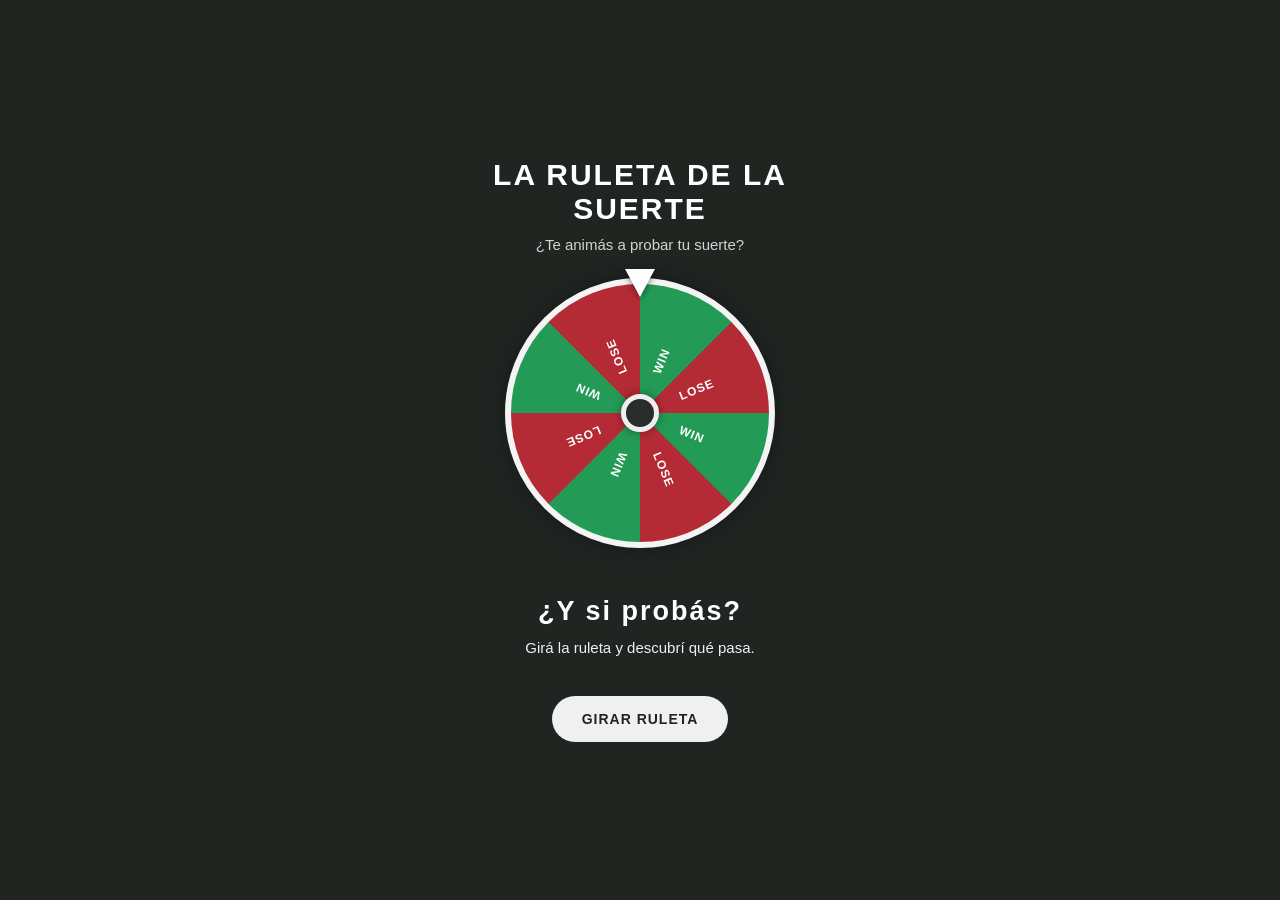
==== index.html @ fb80e8d5 "Add files via upload" ====
<!DOCTYPE html>
<html lang="es">
<head>
    <meta charset="UTF-8">
    <meta name="viewport" content="width=device-width, initial-scale=1.0">
    <title>La ruleta de la suerte</title>
    <link rel="stylesheet" href="style.css">
</head>
<body>

    <main class="contenedor">
        <h1>LA RULETA DE LA SUERTE</h1>
        <p class="subtitulo">¿Te animás a probar tu suerte?</p>

        <div class="ruleta-contenedor">
            <div class="puntero"></div>
            <div class="ruleta" id="ruleta">
                <div class="centro"></div>
            </div>
        </div>

        <section id="resultado" class="resultado">
            <h2 id="tituloResultado">¿Y si probás?</h2>
            <p id="textoResultado">
                Girá la ruleta y descubrí qué pasa.
            </p>
        </section>

        <button id="botonGirar">GIRAR RULETA</button>
    </main>

    <script src="script.js"></script>
</body>
</html>
---- style.css ----
* {
    margin: 0;
    padding: 0;
    box-sizing: border-box;
}

body {
    min-height: 100vh;
    min-height: 100dvh;
    display: flex;
    justify-content: center;
    align-items: center;
    padding: 16px;
    overflow: hidden;
    font-family: Arial, sans-serif;
    background: #202522;
    color: white;
    transition: background 0.6s ease;
}

.contenedor {
    width: 100%;
    max-width: 420px;
    text-align: center;
}

h1 {
    font-size: clamp(22px, 5vw, 30px);
    letter-spacing: 2px;
    margin-bottom: 10px;
}

.subtitulo {
    color: #d0d5d1;
    margin-bottom: 25px;
    font-size: 15px;
}

.ruleta-contenedor {
    position: relative;
    width: min(68vw, 270px);
    height: min(68vw, 270px);
    margin: 0 auto 24px;
}

.ruleta {
    position: relative;
    width: 100%;
    height: 100%;
    border-radius: 50%;
    border: 6px solid #f4f4f4;
    background: conic-gradient(
        #239b56 0deg 45deg,
        #b52b35 45deg 90deg,
        #239b56 90deg 135deg,
        #b52b35 135deg 180deg,
        #239b56 180deg 225deg,
        #b52b35 225deg 270deg,
        #239b56 270deg 315deg,
        #b52b35 315deg 360deg
    );
    box-shadow: 0 0 22px #0005;
    transition: transform 4s cubic-bezier(0.15, 0.65, 0.12, 1);
    overflow: hidden;
}

.etiqueta {
    position: absolute;
    left: 50%;
    top: 50%;
    width: 20%;
    height: 30px;
    margin-top: -15px;
    transform-origin: left center;
    display: flex;
    align-items: center;
    padding-left: 25px;
    color: white;
    font-size: 12px;
    font-weight: 900;
    letter-spacing: 1px;
}

.centro {
    position: absolute;
    z-index: 2;
    top: 50%;
    left: 50%;
    width: 38px;
    height: 38px;
    transform: translate(-50%, -50%);
    border: 5px solid #eeeeee;
    border-radius: 50%;
    background: #292d2a;
    box-shadow: 0 0 10px #0006;
}

.puntero {
    position: absolute;
    z-index: 5;
    top: -9px;
    left: 50%;
    transform: translateX(-50%);
    width: 0;
    height: 0;
    border-left: 15px solid transparent;
    border-right: 15px solid transparent;
    border-top: 28px solid white;
    filter: drop-shadow(0 2px 3px #0007);
}

.resultado {
    min-height: 112px;
    display: flex;
    flex-direction: column;
    justify-content: center;
    gap: 10px;
    padding: 8px 4px;
    margin-bottom: 12px;
}

.resultado h2 {
    font-size: 27px;
    letter-spacing: 2px;
}

.resultado p {
    font-size: 15px;
    line-height: 1.5;
    color: #f0f0f0;
}

button {
    border: none;
    border-radius: 30px;
    padding: 15px 30px;
    background: #f0f0f0;
    color: #202522;
    font-size: 14px;
    font-weight: 900;
    letter-spacing: 1px;
    cursor: pointer;
    transition: transform 0.2s, background 0.3s;
}

button:hover {
    transform: scale(1.04);
}

button:disabled {
    opacity: 0.65;
    cursor: not-allowed;
}

/* Pantalla cuando sale PERDISTE */
body.perdiste {
    background: #a51f2b;
}

body.perdiste .resultado h2 {
    color: #ffffff;
}

body.perdiste button {
    background: #ffffff;
    color: #a51f2b;
}

/* Pantalla cuando sale GANASTE */
body.ganaste {
    background: #16783d;
}

body.ganaste .resultado h2 {
    color: #ffffff;
}

body.ganaste button {
    background: #ffffff;
    color: #16783d;
}

@media (max-height: 650px) {
    .subtitulo {
        margin-bottom: 14px;
    }

    .ruleta-contenedor {
        width: min(48vh, 220px);
        height: min(48vh, 220px);
        margin-bottom: 12px;
    }

    .resultado {
        min-height: 90px;
        gap: 6px;
    }

    .resultado h2 {
        font-size: 23px;
    }

    .resultado p {
        font-size: 13px;
    }

    button {
        padding: 12px 25px;
    }
}


/* Brillo del sector seleccionado */
.etiqueta.seleccionada {
    z-index: 4;
    color: #ffffff;
    text-shadow:
        0 0 5px #ffffff,
        0 0 12px currentColor;
    filter: drop-shadow(0 0 8px currentColor);
}

.etiqueta.seleccionada::before {
    content: "";
    position: absolute;
    left: 12px;
    top: 50%;
    transform: translateY(-50%);
    width: 78px;
    height: 30px;
    border-radius: 20px;
    z-index: -1;
    pointer-events: none;
}

.etiqueta.seleccionada.win {
    color: #aaffc4;
    text-shadow: 0 0 5px #fff, 0 0 12px #20ff75;
    filter: drop-shadow(0 0 8px #20ff75);
}

.etiqueta.seleccionada.win::before {
    background: #36ff7933;
    box-shadow:
        0 0 8px #20ff75,
        0 0 18px #20ff75,
        inset 0 0 8px #baffce;
}

.etiqueta.seleccionada.lose {
    color: #ffd0d0;
    text-shadow: 0 0 5px #fff, 0 0 12px #ff243d;
    filter: drop-shadow(0 0 8px #ff243d);
}

.etiqueta.seleccionada.lose::before {
    background: #ff243d44;
    box-shadow:
        0 0 8px #ff243d,
        0 0 18px #ff243d,
        inset 0 0 8px #ffe0e0;
}
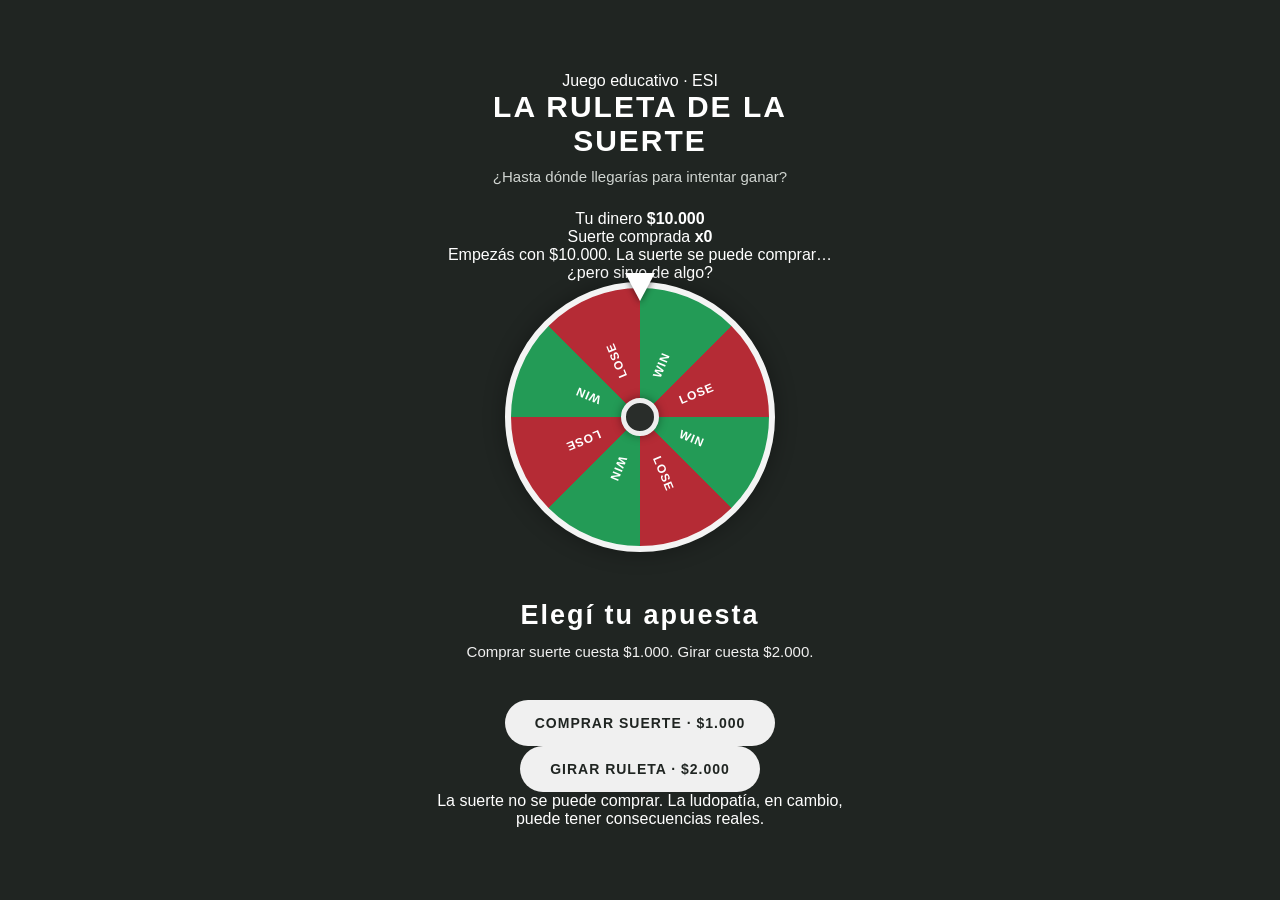
==== commit 58975807: "Enhance index.html with game features and accessibility Added educational game elements and improved" ====
--- a/index.html
+++ b/index.html
@@ -1,4 +1,3 @@
-
 <!DOCTYPE html>
 <html lang="es">
 <head>
@@ -8,27 +7,65 @@
     <link rel="stylesheet" href="style.css">
 </head>
 <body>
+    <main class="contenedor">
+        <p class="etiqueta-esi">Juego educativo · ESI</p>
+        <h1>LA RULETA DE LA SUERTE</h1>
+        <p class="subtitulo">¿Hasta dónde llegarías para intentar ganar?</p>
 
-    <main class="contenedor">
-        <h1>LA RULETA DE LA SUERTE</h1>
-        <p class="subtitulo">¿Te animás a probar tu suerte?</p>
+        <section class="panel-plata" aria-label="Estado del jugador">
+            <div>
+                <span class="dato-label">Tu dinero</span>
+                <strong id="dinero">$10.000</strong>
+            </div>
+            <div>
+                <span class="dato-label">Suerte comprada</span>
+                <strong id="suerte">x0</strong>
+            </div>
+        </section>
+
+        <p id="aviso" class="aviso" aria-live="polite">Empezás con $10.000. La suerte se puede comprar… ¿pero sirve de algo?</p>
 
         <div class="ruleta-contenedor">
             <div class="puntero"></div>
-            <div class="ruleta" id="ruleta">
+            <div class="ruleta" id="ruleta" aria-label="Ruleta de premios">
                 <div class="centro"></div>
             </div>
         </div>
 
-        <section id="resultado" class="resultado">
-            <h2 id="tituloResultado">¿Y si probás?</h2>
-            <p id="textoResultado">
-                Girá la ruleta y descubrí qué pasa.
-            </p>
+        <section id="resultado" class="resultado" aria-live="polite">
+            <h2 id="tituloResultado">Elegí tu apuesta</h2>
+            <p id="textoResultado">Comprar suerte cuesta $1.000. Girar cuesta $2.000.</p>
         </section>
 
-        <button id="botonGirar">GIRAR RULETA</button>
+        <div class="acciones">
+            <button id="botonSuerte" class="boton-secundario">COMPRAR SUERTE · $1.000</button>
+            <button id="botonGirar">GIRAR RULETA · $2.000</button>
+        </div>
+        <button id="botonReiniciar" class="boton-reiniciar" hidden>VOLVER A EMPEZAR</button>
+        <p class="pie">La suerte no se puede comprar. La ludopatía, en cambio, puede tener consecuencias reales.</p>
     </main>
+
+    <div id="overlayPremio" class="overlay-premio" hidden>
+        <div class="celebracion" aria-hidden="true">✦ ✧ ✦ ✧ ✦</div>
+        <div class="regalo" id="regalo" role="button" tabindex="0" aria-label="Tocá el regalo para abrirlo">
+            <div class="tapa"></div>
+            <div class="caja"></div>
+            <div class="cinta-vertical"></div>
+            <div class="cinta-horizontal"></div>
+            <div class="lazo lazo-izq"></div>
+            <div class="lazo lazo-der"></div>
+        </div>
+        <h2 id="textoRegalo">¡PREMIO MAYOR!</h2>
+        <p id="instruccionRegalo">Tocá el regalo para abrirlo.</p>
+        <div id="carta" class="carta" aria-hidden="true">
+            <div class="papel">
+                <p class="sello">UNA REFLEXIÓN</p>
+                <p class="moraleja">A veces esperamos el premio mayor sin mirar cuánto estamos perdiendo en el camino. La suerte no se puede controlar ni comprar, pero la necesidad de seguir jugando puede volverse real. <strong>Tu bienestar vale más que cualquier premio.</strong></p>
+                <p class="firma">No hace falta apostar para demostrar nada. Pedir ayuda también es una decisión valiente.</p>
+                <button id="cerrarCarta">CERRAR</button>
+            </div>
+        </div>
+    </div>
 
     <script src="script.js"></script>
 </body>
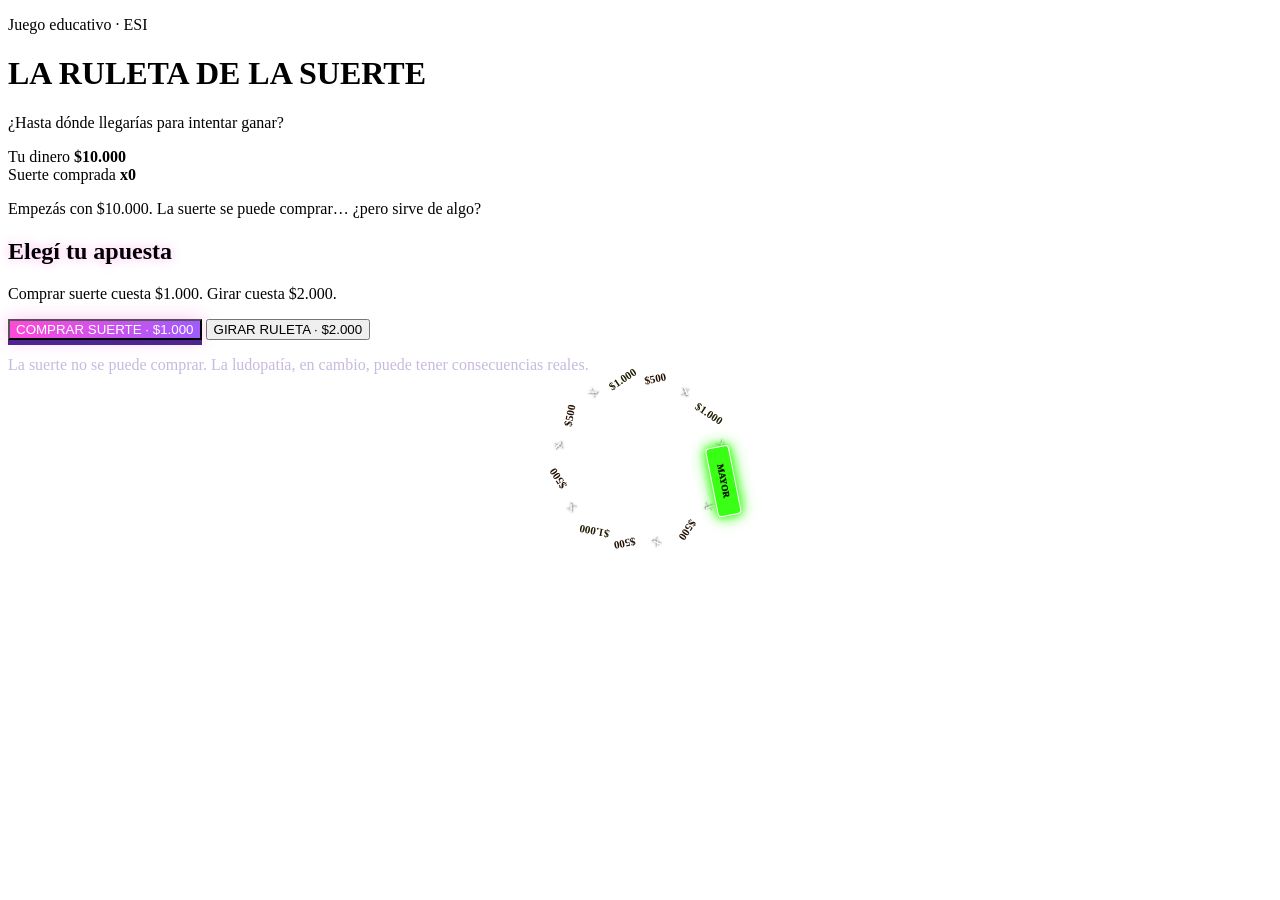
==== commit 53e66db3: "Fix HTML encoding issues in index.html" ====
--- a/index.html
+++ b/index.html
@@ -70,3 +70,4 @@
     <script src="script.js"></script>
 </body>
 </html>
+
--- a/style.css
+++ b/style.css
@@ -1,263 +1,105 @@
-
-* {
-    margin: 0;
-    padding: 0;
-    box-sizing: border-box;
+    border: 5px solid #00e5ff;
+    background: radial-gradient(circle, #33205f, #0d1024);
+    box-shadow: 0 0 0 4px #ffea00, 0 0 20px #00e5ff;
 }
-
-body {
-    min-height: 100vh;
-    min-height: 100dvh;
-    display: flex;
-    justify-content: center;
-    align-items: center;
-    padding: 16px;
-    overflow: hidden;
-    font-family: Arial, sans-serif;
-    background: #202522;
-    color: white;
-    transition: background 0.6s ease;
+button {
+    color: #151026;
+    background: linear-gradient(100deg, #fff000, #ff9d00);
+    box-shadow: 0 5px 0 #9a4b00, 0 0 18px #ffb00055;
 }
-
-.contenedor {
-    width: 100%;
-    max-width: 420px;
-    text-align: center;
+button:hover:not(:disabled) { transform: translateY(-2px) scale(1.025); filter: brightness(1.12); }
+button:active:not(:disabled) { transform: translateY(2px); box-shadow: 0 2px 0 #9a4b00; }
+.boton-secundario { background: linear-gradient(100deg, #ff4ad8, #9f5bff); color: #fff; box-shadow: 0 5px 0 #4c258e, 0 0 18px #ff4ad855; }
+.boton-reiniciar { background: linear-gradient(100deg, #00e5ff, #68ff9a); }
+.resultado h2 { text-shadow: 0 0 12px #ff00d455; }
+.pie { color: #c7badf; }
+body.celebrando { background: radial-gradient(circle, #6b1b91, #140c2b 75%); }
+.regalo { animation: regaloFlota 1.3s ease-in-out infinite alternate; }
+.regalo.rebote { animation: rebote .55s ease; }
+@keyframes tituloLatido { from { transform: scale(1); } to { transform: scale(1.025); } }
+@keyframes regaloFlota { from { translate: 0 0; } to { translate: 0 -8px; } }
+@media (max-height: 760px) {
+    .ruleta-contenedor { width: min(55vh, 285px); height: min(55vh, 285px); }
 }
-
-h1 {
-    font-size: clamp(22px, 5vw, 30px);
-    letter-spacing: 2px;
-    margin-bottom: 10px;
-}
-
-.subtitulo {
-    color: #d0d5d1;
-    margin-bottom: 25px;
-    font-size: 15px;
-}
-
-.ruleta-contenedor {
-    position: relative;
-    width: min(68vw, 270px);
-    height: min(68vw, 270px);
-    margin: 0 auto 24px;
-}
-
-.ruleta {
-    position: relative;
-    width: 100%;
-    height: 100%;
-    border-radius: 50%;
-    border: 6px solid #f4f4f4;
-    background: conic-gradient(
-        #239b56 0deg 45deg,
-        #b52b35 45deg 90deg,
-        #239b56 90deg 135deg,
-        #b52b35 135deg 180deg,
-        #239b56 180deg 225deg,
-        #b52b35 225deg 270deg,
-        #239b56 270deg 315deg,
-        #b52b35 315deg 360deg
-    );
-    box-shadow: 0 0 22px #0005;
-    transition: transform 4s cubic-bezier(0.15, 0.65, 0.12, 1);
-    overflow: hidden;
-}
-
-.etiqueta {
-    position: absolute;
-    left: 50%;
-    top: 50%;
-    width: 20%;
-    height: 30px;
-    margin-top: -15px;
-    transform-origin: left center;
-    display: flex;
-    align-items: center;
-    padding-left: 25px;
-    color: white;
-    font-size: 12px;
-    font-weight: 900;
-    letter-spacing: 1px;
-}
-
-.centro {
-    position: absolute;
-    z-index: 2;
-    top: 50%;
-    left: 50%;
-    width: 38px;
-    height: 38px;
-    transform: translate(-50%, -50%);
-    border: 5px solid #eeeeee;
-    border-radius: 50%;
-    background: #292d2a;
-    box-shadow: 0 0 10px #0006;
-}
-
-.puntero {
-    position: absolute;
-    z-index: 5;
-    top: -9px;
-    left: 50%;
-    transform: translateX(-50%);
-    width: 0;
-    height: 0;
-    border-left: 15px solid transparent;
-    border-right: 15px solid transparent;
-    border-top: 28px solid white;
-    filter: drop-shadow(0 2px 3px #0007);
-}
-
-.resultado {
-    min-height: 112px;
-    display: flex;
-    flex-direction: column;
-    justify-content: center;
-    gap: 10px;
-    padding: 8px 4px;
-    margin-bottom: 12px;
-}
-
-.resultado h2 {
-    font-size: 27px;
-    letter-spacing: 2px;
-}
-
-.resultado p {
-    font-size: 15px;
-    line-height: 1.5;
-    color: #f0f0f0;
-}
-
-button {
-    border: none;
-    border-radius: 30px;
-    padding: 15px 30px;
-    background: #f0f0f0;
-    color: #202522;
-    font-size: 14px;
-    font-weight: 900;
-    letter-spacing: 1px;
-    cursor: pointer;
-    transition: transform 0.2s, background 0.3s;
-}
-
-button:hover {
-    transform: scale(1.04);
-}
-
-button:disabled {
-    opacity: 0.65;
-    cursor: not-allowed;
-}
-
-/* Pantalla cuando sale PERDISTE */
-body.perdiste {
-    background: #a51f2b;
-}
-
-body.perdiste .resultado h2 {
-    color: #ffffff;
-}
-
-body.perdiste button {
-    background: #ffffff;
-    color: #a51f2b;
-}
-
-/* Pantalla cuando sale GANASTE */
-body.ganaste {
-    background: #16783d;
-}
-
-body.ganaste .resultado h2 {
-    color: #ffffff;
-}
-
-body.ganaste button {
-    background: #ffffff;
-    color: #16783d;
-}
-
-@media (max-height: 650px) {
-    .subtitulo {
-        margin-bottom: 14px;
-    }
-
-    .ruleta-contenedor {
-        width: min(48vh, 220px);
-        height: min(48vh, 220px);
-        margin-bottom: 12px;
-    }
-
-    .resultado {
-        min-height: 90px;
-        gap: 6px;
-    }
-
-    .resultado h2 {
-        font-size: 23px;
-    }
-
-    .resultado p {
-        font-size: 13px;
-    }
-
-    button {
-        padding: 12px 25px;
-    }
+@media (prefers-reduced-motion: reduce) {
+    h1, .regalo { animation: none !important; }
 }
 
 
-/* Brillo del sector seleccionado */
-.etiqueta.seleccionada {
-    z-index: 4;
-    color: #ffffff;
-    text-shadow:
-        0 0 5px #ffffff,
-        0 0 12px currentColor;
-    filter: drop-shadow(0 0 8px currentColor);
+/* Ajustes de legibilidad y contraste de los sectores */
+.etiqueta-sector {
+    left: 50%;
+    top: 50%;
+    width: 54px;
+    height: 25px;
+    margin-top: -12.5px;
+    padding: 0;
+    transform-origin: left center;
+    justify-content: center;
+    text-align: center;
+    white-space: nowrap;
+    font-size: clamp(8px, 2.3vw, 11px);
+    line-height: 1;
+    border-radius: 5px;
+    text-shadow: 0 1px 3px #000, 0 0 4px #000;
+}
+.etiqueta-sector.sector-nada { color: #fff; }
+.etiqueta-sector.sector-premio500 { color: #211000; text-shadow: 0 1px 1px #ffffff80; }
+.etiqueta-sector.sector-premio1000 { color: #171500; text-shadow: 0 1px 1px #ffffff90; }
+.etiqueta-sector.sector-mayor {
+    color: #071b00;
+    font-size: 10px;
+    font-weight: 1000;
+    background: #b6ff8c;
+    border: 1px solid #fff;
+    box-shadow: 0 0 7px #39ff14, 0 0 14px #39ff14;
+    text-shadow: none;
+}
+.ruleta {
+    transition: transform 5.9s cubic-bezier(.12, .72, .08, 1);
+}
+body.celebrando .regalo {
+    filter: drop-shadow(0 0 12px #ffe66d) drop-shadow(0 14px 15px #0005);
+}
+@media (max-width: 380px) {
+    .etiqueta-sector { width: 46px; font-size: 8px; }
+    .etiqueta-sector.sector-mayor { font-size: 8px; }
 }
 
-.etiqueta.seleccionada::before {
-    content: "";
+
+/* Corrección final: etiquetas legibles, centradas en cada sector y nunca en el eje. */
+.etiqueta-sector {
     position: absolute;
-    left: 12px;
-    top: 50%;
-    transform: translateY(-50%);
-    width: 78px;
-    height: 30px;
-    border-radius: 20px;
-    z-index: -1;
-    pointer-events: none;
+    width: 58px;
+    height: 22px;
+    margin: 0;
+    padding: 0 2px;
+    display: flex;
+    align-items: center;
+    justify-content: center;
+    white-space: nowrap;
+    text-align: center;
+    font-size: clamp(8px, 2.2vw, 11px);
+    font-weight: 900;
+    line-height: 1;
+    border-radius: 4px;
+    z-index: 1;
+    text-shadow: 0 1px 2px #000b;
 }
-
-.etiqueta.seleccionada.win {
-    color: #aaffc4;
-    text-shadow: 0 0 5px #fff, 0 0 12px #20ff75;
-    filter: drop-shadow(0 0 8px #20ff75);
+.etiqueta-sector.sector-nada { color: #fff; background: transparent; }
+.etiqueta-sector.sector-premio500 { color: #241000; text-shadow: 0 1px 0 #ffffff80; }
+.etiqueta-sector.sector-premio1000 { color: #211d00; text-shadow: 0 1px 0 #ffffff90; }
+.etiqueta-sector.sector-mayor {
+    width: 64px;
+    color: #061500;
+    background: #39ff14;
+    border: 1px solid #fff;
+    box-shadow: 0 0 8px #39ff14, 0 0 16px #39ff14;
+    font-size: 9px;
+    text-shadow: none;
 }
-
-.etiqueta.seleccionada.win::before {
-    background: #36ff7933;
-    box-shadow:
-        0 0 8px #20ff75,
-        0 0 18px #20ff75,
-        inset 0 0 8px #baffce;
+.ruleta { transition: transform 6.4s cubic-bezier(.08, .02, .14, 1); }
+@media (max-width: 380px) {
+    .etiqueta-sector { width: 48px; font-size: 8px; }
+    .etiqueta-sector.sector-mayor { width: 54px; font-size: 8px; }
 }
-
-.etiqueta.seleccionada.lose {
-    color: #ffd0d0;
-    text-shadow: 0 0 5px #fff, 0 0 12px #ff243d;
-    filter: drop-shadow(0 0 8px #ff243d);
-}
-
-.etiqueta.seleccionada.lose::before {
-    background: #ff243d44;
-    box-shadow:
-        0 0 8px #ff243d,
-        0 0 18px #ff243d,
-        inset 0 0 8px #ffe0e0;
-}
